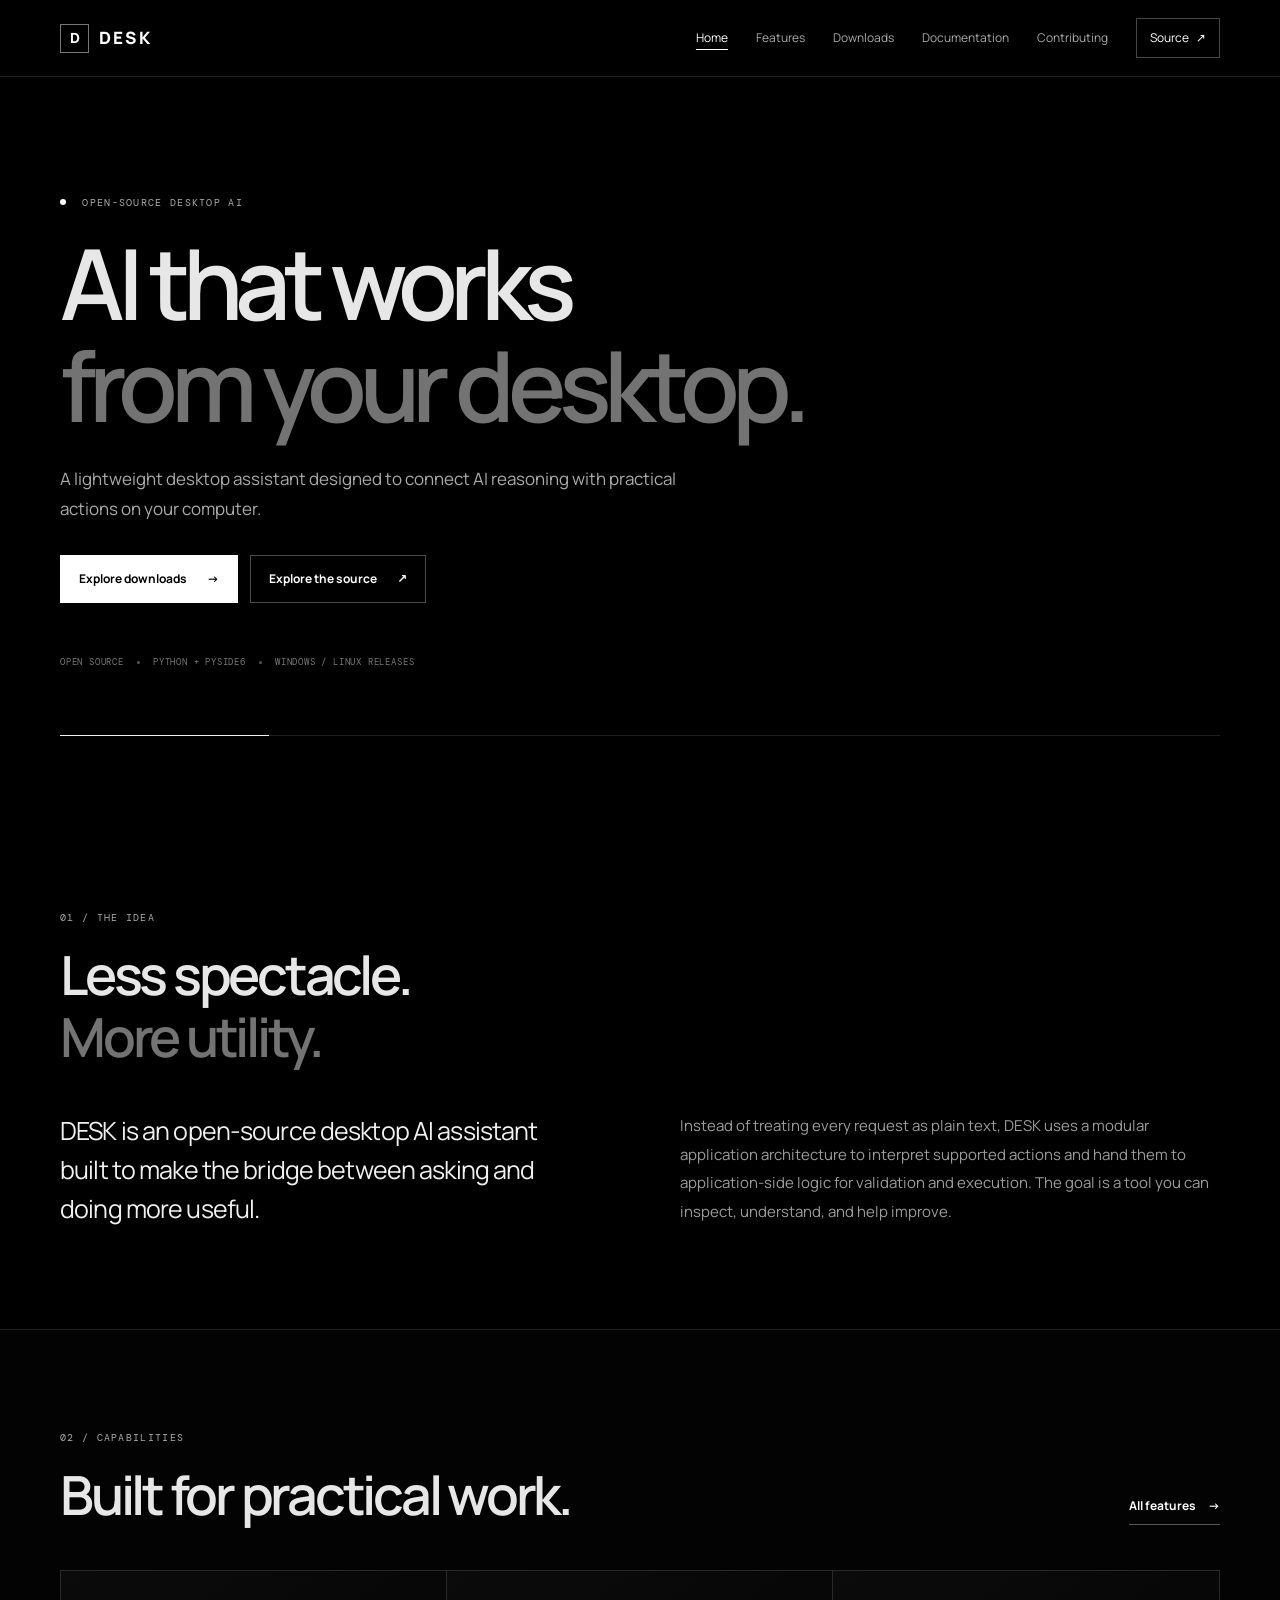
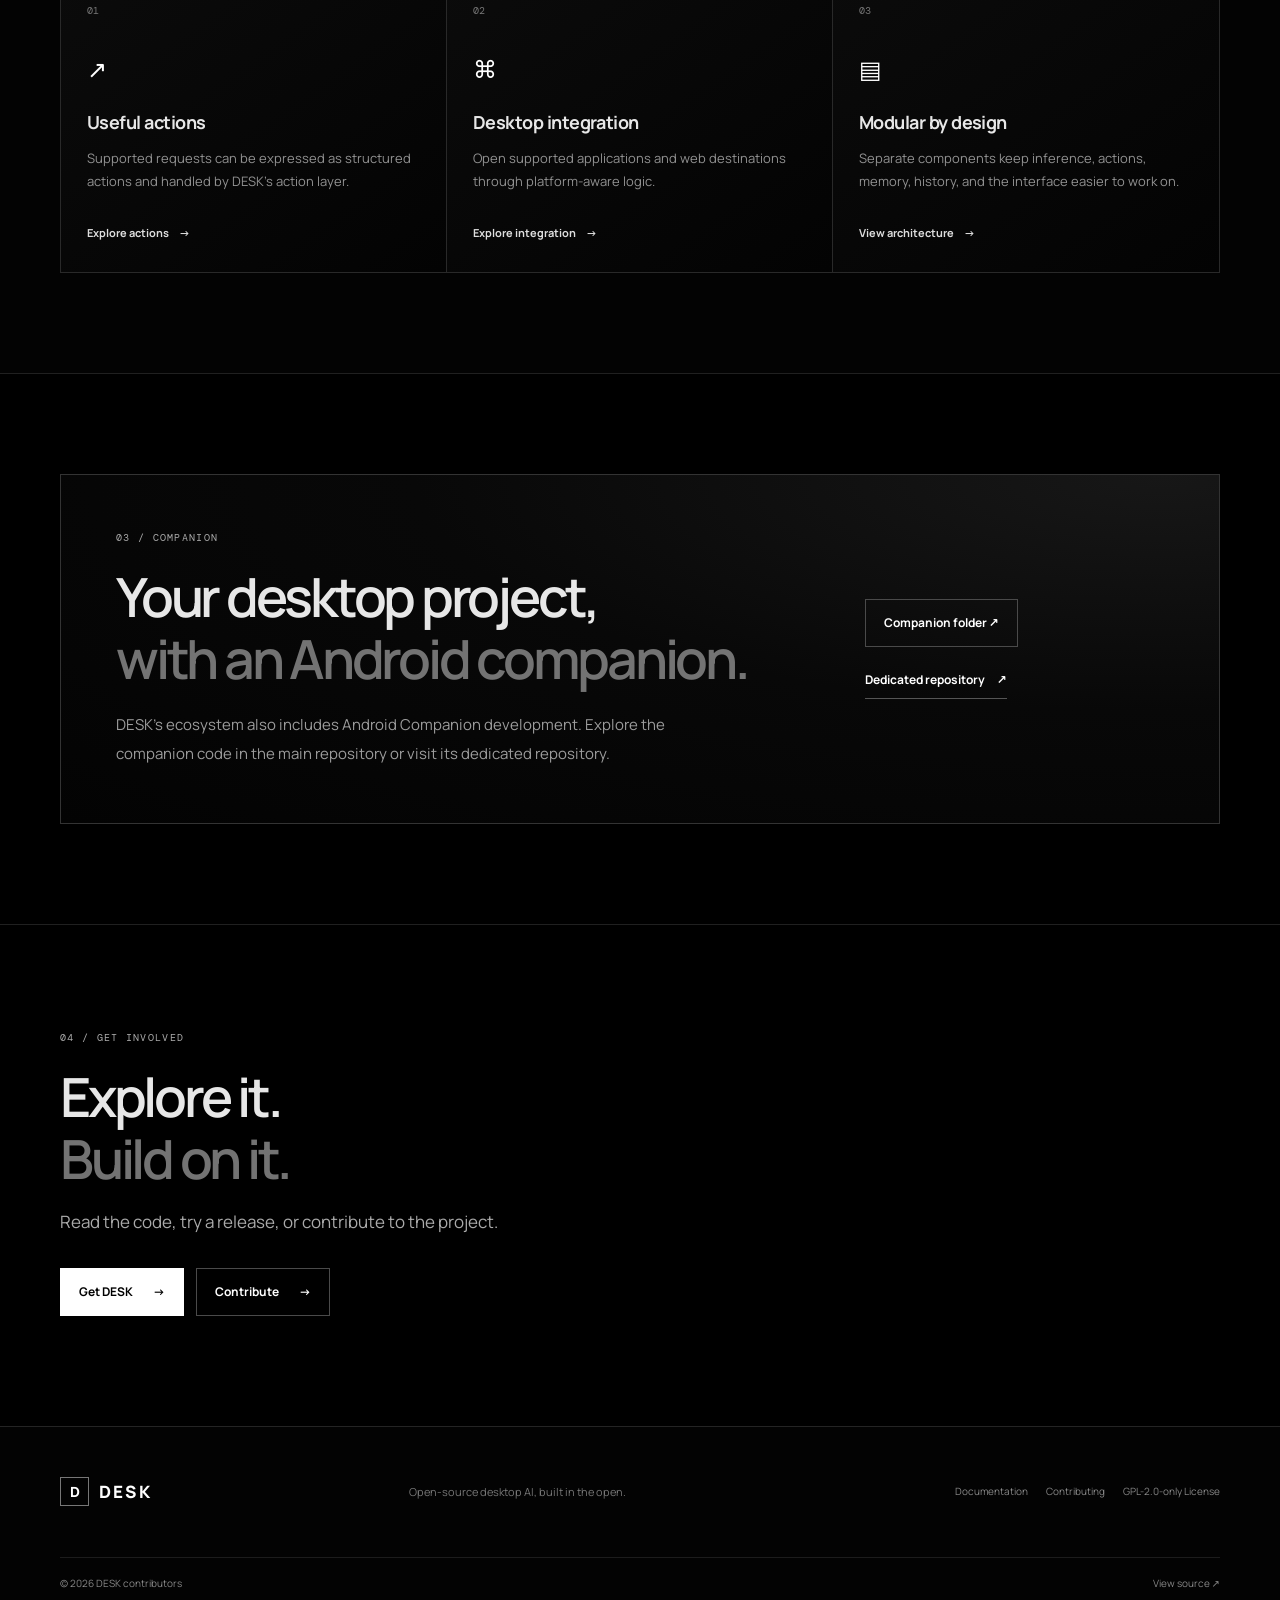
==== index.html @ 4563933a "first commit" ====
<!doctype html>
<html lang="en">
<head>
  <meta charset="utf-8">
  <meta name="viewport" content="width=device-width, initial-scale=1">
  <meta name="theme-color" content="#000000">
  <meta name="description" content="DESK is a lightweight desktop AI assistant built around useful tools, structured actions, and a modular architecture.">
  <title>DESK — AI that works from your desktop</title>
  <link rel="icon" href="assets/icons/favicon.svg" type="image/svg+xml">
  <link rel="stylesheet" href="assets/css/style.css">
  <script src="assets/js/main.js" defer></script>
</head>
<body>
  <a class="skip-link" href="#main">Skip to content</a>
  <header class="site-header">
    <div class="container nav-wrap">
      <a class="brand" href="./" aria-label="DESK home"><span class="brand-mark">D</span><span>DESK</span></a>
      <button class="menu-toggle" aria-expanded="false" aria-controls="site-nav"><span class="sr-only">Toggle navigation</span><span></span><span></span></button>
      <nav class="site-nav" id="site-nav" aria-label="Main navigation">
        <a aria-current="page" href="./">Home</a><a href="features/">Features</a><a href="downloads/">Downloads</a><a href="documentation/">Documentation</a><a href="contributing/">Contributing</a>
        <a class="nav-source" href="https://github.com/Saksham-garg2008/DESK" target="_blank" rel="noreferrer">Source <span aria-hidden="true">↗</span></a>
      </nav>
    </div>
  </header>

  <main id="main">
    <section class="hero container">
      <p class="eyebrow"><span class="status-dot"></span> OPEN-SOURCE DESKTOP AI</p>
      <h1>AI that works<br><span class="muted">from your desktop.</span></h1>
      <p class="hero-copy">A lightweight desktop assistant designed to connect AI reasoning with practical actions on your computer.</p>
      <div class="button-row">
        <a class="button button-primary" href="downloads/">Explore downloads <span aria-hidden="true">→</span></a>
        <a class="button button-secondary" href="https://github.com/Saksham-garg2008/DESK" target="_blank" rel="noreferrer">Explore the source <span aria-hidden="true">↗</span></a>
      </div>
      <div class="hero-meta"><span>OPEN SOURCE</span><span class="meta-separator"></span><span>PYTHON + PYSIDE6</span><span class="meta-separator"></span><span>WINDOWS / LINUX RELEASES</span></div>
      <div class="hero-line" aria-hidden="true"><span></span></div>
    </section>

    <section class="section container">
      <div class="section-heading">
        <p class="eyebrow">01 / THE IDEA</p>
        <h2>Less spectacle.<br><span class="muted">More utility.</span></h2>
      </div>
      <div class="intro-grid">
        <p class="lead">DESK is an open-source desktop AI assistant built to make the bridge between asking and doing more useful.</p>
        <p class="body-copy">Instead of treating every request as plain text, DESK uses a modular application architecture to interpret supported actions and hand them to application-side logic for validation and execution. The goal is a tool you can inspect, understand, and help improve.</p>
      </div>
    </section>

    <section class="section section-bordered">
      <div class="container">
        <div class="section-heading section-heading-row">
          <div><p class="eyebrow">02 / CAPABILITIES</p><h2>Built for practical work.</h2></div>
          <a class="text-link" href="features/">All features <span aria-hidden="true">→</span></a>
        </div>
        <div class="feature-grid">
          <article class="feature-card"><span class="card-index">01</span><div class="line-icon" aria-hidden="true">↗</div><h3>Useful actions</h3><p>Supported requests can be expressed as structured actions and handled by DESK's action layer.</p><a href="features/#actions" class="card-link">Explore actions <span>→</span></a></article>
          <article class="feature-card"><span class="card-index">02</span><div class="line-icon" aria-hidden="true">⌘</div><h3>Desktop integration</h3><p>Open supported applications and web destinations through platform-aware logic.</p><a href="features/#desktop" class="card-link">Explore integration <span>→</span></a></article>
          <article class="feature-card"><span class="card-index">03</span><div class="line-icon" aria-hidden="true">▤</div><h3>Modular by design</h3><p>Separate components keep inference, actions, memory, history, and the interface easier to work on.</p><a href="documentation/#architecture" class="card-link">View architecture <span>→</span></a></article>
        </div>
      </div>
    </section>

    <section class="section container">
      <div class="companion-panel">
        <div><p class="eyebrow">03 / COMPANION</p><h2>Your desktop project,<br><span class="muted">with an Android companion.</span></h2><p class="body-copy">DESK's ecosystem also includes Android Companion development. Explore the companion code in the main repository or visit its dedicated repository.</p></div>
        <div class="companion-links"><a class="button button-secondary" href="https://github.com/Saksham-garg2008/DESK/tree/main/Companion" target="_blank" rel="noreferrer">Companion folder ↗</a><a class="text-link" href="https://github.com/Saksham-garg2008/DESK-Companion" target="_blank" rel="noreferrer">Dedicated repository <span>↗</span></a></div>
      </div>
    </section>

    <section class="section final-cta">
      <div class="container cta-inner"><p class="eyebrow">04 / GET INVOLVED</p><h2>Explore it.<br><span class="muted">Build on it.</span></h2><p class="hero-copy">Read the code, try a release, or contribute to the project.</p><div class="button-row"><a class="button button-primary" href="downloads/">Get DESK <span>→</span></a><a class="button button-secondary" href="contributing/">Contribute <span>→</span></a></div></div>
    </section>
  </main>

  <footer class="site-footer"><div class="container footer-main"><a class="brand" href="./"><span class="brand-mark">D</span><span>DESK</span></a><p>Open-source desktop AI, built in the open.</p><div class="footer-links"><a href="documentation/">Documentation</a><a href="contributing/">Contributing</a><a href="https://github.com/Saksham-garg2008/DESK/blob/main/LICENSE" target="_blank" rel="noreferrer">GPL-2.0-only License</a></div></div><div class="container footer-bottom"><span>© <span data-year>2026</span> DESK contributors</span><a href="https://github.com/Saksham-garg2008/DESK" target="_blank" rel="noreferrer">View source ↗</a></div></footer>
</body>
</html>
---- assets/css/style.css ----
@import url('https://fonts.googleapis.com/css2?family=DM+Mono:wght@400;500&family=Manrope:wght@400;500;600;700;800&display=swap');

:root{color-scheme:dark;--black:#000;--surface:#0a0a0a;--surface-2:#101010;--white:#fff;--text:#e7e7e7;--muted:#a3a3a3;--dim:#707070;--line:#292929;--line-strong:#424242;--max:1160px;--mono:"DM Mono",ui-monospace,SFMono-Regular,Consolas,monospace;--sans:"Manrope",Inter,ui-sans-serif,system-ui,-apple-system,BlinkMacSystemFont,"Segoe UI",sans-serif}
*{box-sizing:border-box}html{scroll-behavior:smooth;scroll-padding-top:90px}body{margin:0;background:var(--black);color:var(--text);font-family:var(--sans);font-size:15px;line-height:1.7;-webkit-font-smoothing:antialiased}a{color:inherit;text-decoration:none}button{font:inherit}::selection{background:#fff;color:#000}.container{width:min(var(--max),calc(100% - 48px));margin-inline:auto}.sr-only{position:absolute;width:1px;height:1px;padding:0;margin:-1px;overflow:hidden;clip:rect(0,0,0,0);white-space:nowrap;border:0}.skip-link{position:fixed;top:10px;left:10px;z-index:1000;padding:10px 14px;background:#fff;color:#000;transform:translateY(-150%)}.skip-link:focus{transform:translateY(0)}
.site-header{position:sticky;top:0;z-index:100;background:rgba(0,0,0,.9);backdrop-filter:blur(16px);border-bottom:1px solid #1d1d1d}.nav-wrap{min-height:76px;display:flex;align-items:center;justify-content:space-between;gap:28px}.brand{display:inline-flex;align-items:center;gap:10px;color:#fff;font-size:17px;font-weight:800;letter-spacing:.13em}.brand-mark{width:29px;height:29px;border:1px solid #777;display:grid;place-items:center;font-size:14px;letter-spacing:0}.site-nav{display:flex;align-items:center;gap:28px}.site-nav a{font-size:12px;color:#aaa;transition:color .18s ease}.site-nav a:hover,.site-nav a[aria-current=page]{color:#fff}.site-nav a[aria-current=page]{text-decoration:underline;text-underline-offset:7px}.site-nav .nav-source{color:#fff;border:1px solid #454545;padding:9px 13px}.nav-source span{margin-left:5px}.menu-toggle{display:none;width:42px;height:40px;background:transparent;border:1px solid var(--line);padding:10px;cursor:pointer}.menu-toggle span:not(.sr-only){display:block;height:1px;background:#fff;margin:5px 0}
.hero{padding-top:118px;padding-bottom:74px}.eyebrow{font-family:var(--mono);font-size:10px;line-height:1.5;letter-spacing:.13em;color:#aaa;margin:0 0 22px}.status-dot{display:inline-block;width:6px;height:6px;border-radius:50%;background:#fff;margin:0 9px 1px 0}.hero h1,.page-hero h1{font-size:clamp(48px,8.1vw,98px);line-height:1.04;letter-spacing:-.075em;font-weight:600;margin:0;max-width:950px}.muted{color:#737373}.hero-copy{font-size:17px;line-height:1.8;color:#aaa;max-width:620px;margin:28px 0 0}.button-row{display:flex;flex-wrap:wrap;gap:12px;margin-top:30px}.button{min-height:48px;display:inline-flex;align-items:center;justify-content:center;gap:20px;padding:0 18px;font-size:12px;font-weight:700;border:1px solid #4a4a4a;transition:background .18s ease,color .18s ease,border-color .18s ease}.button-primary{background:#fff;color:#000;border-color:#fff}.button-primary:hover{background:#dcdcdc;border-color:#dcdcdc}.button-secondary{background:transparent;color:#fff}.button-secondary:hover{background:#161616;border-color:#777}.hero-meta{display:flex;align-items:center;flex-wrap:wrap;gap:13px;margin-top:52px;color:#777;font-family:var(--mono);font-size:9px;letter-spacing:.09em}.meta-separator{height:3px;width:3px;background:#555;border-radius:50%}.hero-line{height:1px;background:#202020;margin-top:65px;position:relative}.hero-line span{position:absolute;left:0;top:0;width:18%;height:1px;background:#eee}
.section{padding-top:100px;padding-bottom:100px}.section-bordered{border-top:1px solid #202020;border-bottom:1px solid #202020;background:#030303}.section-heading{margin-bottom:45px}.section-heading h2,.section h2,.companion-panel h2,.cta-inner h2{font-size:clamp(32px,5vw,54px);line-height:1.15;letter-spacing:-.06em;font-weight:600;margin:0}.section-heading .eyebrow{margin-bottom:18px}.section-heading-row{display:flex;align-items:end;justify-content:space-between;gap:24px}.intro-grid{display:grid;grid-template-columns:1fr 1fr;gap:80px}.lead{font-size:25px;line-height:1.55;letter-spacing:-.035em;color:#f0f0f0;margin:0;max-width:500px}.body-copy{color:#9c9c9c;line-height:1.9;margin:0}.text-link{display:inline-flex;align-items:center;gap:12px;font-size:12px;font-weight:700;color:#fff;border-bottom:1px solid #555;padding-bottom:7px;white-space:nowrap}.text-link:hover{border-color:#fff}.feature-grid{display:grid;grid-template-columns:repeat(3,1fr);border:1px solid var(--line)}.feature-card{min-height:285px;padding:25px 26px 28px;position:relative;border-right:1px solid var(--line);background:linear-gradient(145deg,#0b0b0b,#030303)}.feature-card:last-child{border-right:0}.card-index{font-family:var(--mono);font-size:10px;color:#777}.line-icon{font-size:24px;color:#fff;margin:28px 0 17px}.feature-card h3{font-size:18px;letter-spacing:-.03em;margin:0 0 9px}.feature-card p{font-size:13px;line-height:1.8;color:#929292;margin:0 0 25px}.card-link{font-size:11px;font-weight:700;color:#ddd}.card-link span{margin-left:8px}.companion-panel{border:1px solid #333;padding:clamp(26px,5vw,55px);display:grid;grid-template-columns:1.4fr .6fr;gap:50px;background:radial-gradient(ellipse at 95% 0%,#171717 0%,#080808 48%,#030303 100%)}.companion-panel .eyebrow{margin-bottom:20px}.companion-panel .body-copy{max-width:590px;margin-top:22px}.companion-links{display:flex;flex-direction:column;align-items:flex-start;justify-content:center;gap:23px}.final-cta{border-top:1px solid #202020;padding-top:105px;padding-bottom:110px}.cta-inner .eyebrow{margin-bottom:20px}.cta-inner .hero-copy{margin-top:18px}.site-footer{border-top:1px solid #242424;background:#030303}.footer-main{min-height:130px;display:grid;grid-template-columns:1fr 1.4fr 1fr;align-items:center;gap:20px}.footer-main p{font-size:11px;color:#777;margin:0}.footer-links{display:flex;justify-content:flex-end;flex-wrap:wrap;gap:18px}.footer-links a,.footer-bottom{font-size:10px;color:#888}.footer-links a:hover,.footer-bottom a:hover{color:#fff}.footer-bottom{border-top:1px solid #1c1c1c;min-height:53px;display:flex;align-items:center;justify-content:space-between}
.page-hero{padding-top:105px;padding-bottom:80px}.page-hero .eyebrow{margin-bottom:23px}.page-hero .hero-copy{max-width:700px}.detail-list{padding-top:8px;padding-bottom:8px}.detail-row{display:grid;grid-template-columns:70px 1fr 50px;gap:22px;padding:43px 0;border-bottom:1px solid #242424;align-items:start}.detail-row:last-child{border-bottom:0}.detail-number{font-family:var(--mono);font-size:11px;color:#777;padding-top:4px}.detail-row .eyebrow{margin-bottom:12px}.detail-row h2{font-size:clamp(24px,3vw,34px);margin:0 0 14px}.detail-row p:not(.eyebrow){max-width:760px;color:#999;line-height:1.9;margin:0}.detail-symbol{font-size:23px;color:#bbb;text-align:right}.inline-link{color:#fff;text-decoration:underline;text-decoration-color:#777;text-underline-offset:4px}.note-panel{border:1px solid #333;padding:clamp(25px,5vw,48px);background:#070707}.note-panel .eyebrow{margin-bottom:15px}.note-panel h2{font-size:clamp(28px,4vw,42px);margin:0 0 17px}.note-panel .body-copy{max-width:760px;margin-bottom:23px}.compact-note{margin-top:65px;padding:25px 28px}.compact-note p:last-child{color:#999;margin:0}.download-layout{display:grid;grid-template-columns:.8fr 1.2fr;gap:70px}.download-primary h2{font-size:36px;margin:0 0 18px}.download-primary .body-copy{margin-bottom:25px}.platform-list{border-top:1px solid #292929}.platform-item{display:grid;grid-template-columns:48px 1fr auto;gap:18px;align-items:center;padding:24px 0;border-bottom:1px solid #292929}.platform-symbol{width:40px;height:40px;border:1px solid #414141;display:grid;place-items:center;font-family:var(--mono);font-size:13px;color:#fff}.platform-item h3{font-size:15px;margin:0 0 4px}.platform-item p{font-size:12px;line-height:1.7;color:#8e8e8e;margin:0}.platform-status{font-family:var(--mono);font-size:9px;letter-spacing:.08em;color:#aaa}.platform-muted{opacity:.65}.two-col{display:grid;grid-template-columns:.8fr 1.2fr;gap:70px;align-items:start}.two-col h2{font-size:clamp(30px,4vw,44px)}.two-col .body-copy{margin-bottom:20px}.resource-grid{display:grid;grid-template-columns:repeat(3,1fr);gap:12px}.resource-card{position:relative;display:flex;flex-direction:column;align-items:flex-start;min-height:270px;padding:24px;border:1px solid #292929;background:#080808;transition:border-color .2s,background .2s}.resource-card:hover{border-color:#777;background:#0c0c0c}.resource-number{font-family:var(--mono);font-size:10px;color:#777}.resource-arrow{position:absolute;right:24px;top:20px;color:#aaa}.resource-card .eyebrow{margin:28px 0 9px}.resource-card h2{font-size:23px;margin:0 0 12px}.resource-card p:not(.eyebrow){font-size:12px;line-height:1.8;color:#929292;margin:0 0 24px}.resource-card .text-link{margin-top:auto;font-size:10px}.steps-grid{display:grid;grid-template-columns:repeat(3,1fr);gap:12px}.step-card{border:1px solid #2b2b2b;padding:27px;min-height:230px;background:#080808}.step-card>span{font-family:var(--mono);font-size:11px;color:#777}.step-card h3{font-size:18px;margin:31px 0 9px}.step-card p{font-size:12px;line-height:1.9;color:#929292;margin:0}.structure-list{border-top:1px solid #2a2a2a}.structure-list>div{display:grid;grid-template-columns:180px 1fr;gap:20px;padding:17px 0;border-bottom:1px solid #242424}.structure-list code{color:#fff;font-family:var(--mono);font-size:12px}.structure-list p{font-size:12px;color:#999;margin:0}
@media(max-width:800px){.container{width:min(var(--max),calc(100% - 36px))}.nav-wrap{min-height:68px}.menu-toggle{display:block}.site-nav{display:none;position:absolute;top:67px;left:0;right:0;padding:18px;flex-direction:column;align-items:stretch;gap:0;background:#050505;border-bottom:1px solid #333}.site-nav.is-open{display:flex}.site-nav a{padding:13px 8px;border-bottom:1px solid #171717}.site-nav .nav-source{margin-top:10px;text-align:center;border:1px solid #444}.hero{padding-top:85px}.hero h1,.page-hero h1{font-size:clamp(45px,11vw,76px)}.hero-copy{font-size:15px}.section{padding-top:72px;padding-bottom:72px}.intro-grid,.companion-panel,.download-layout,.two-col{grid-template-columns:1fr;gap:28px}.feature-grid{grid-template-columns:1fr}.feature-card{min-height:0;border-right:0;border-bottom:1px solid var(--line)}.feature-card:last-child{border-bottom:0}.feature-card .line-icon{margin-top:20px}.companion-links{margin-top:4px}.footer-main{grid-template-columns:1fr;gap:12px;padding-top:28px;padding-bottom:25px}.footer-links{justify-content:flex-start}.resource-grid{grid-template-columns:repeat(2,1fr)}.steps-grid{grid-template-columns:1fr}.step-card{min-height:0}.step-card h3{margin-top:18px}.page-hero{padding-top:80px;padding-bottom:60px}.detail-row{grid-template-columns:35px 1fr 24px;gap:13px;padding:30px 0}.platform-item{grid-template-columns:42px 1fr}.platform-status{grid-column:2}.structure-list>div{grid-template-columns:120px 1fr}}
@media(max-width:500px){.container{width:calc(100% - 32px)}.hero{padding-top:70px;padding-bottom:50px}.hero-meta{gap:9px;font-size:8px}.hero-line{margin-top:45px}.button-row{align-items:stretch;flex-direction:column}.button{width:100%}.section-heading-row{align-items:flex-start;flex-direction:column}.resource-grid{grid-template-columns:1fr}.resource-card{min-height:220px}.footer-bottom{gap:12px;align-items:flex-start;justify-content:center;flex-direction:column;padding-top:13px;padding-bottom:13px}.detail-row{grid-template-columns:25px 1fr}.detail-symbol{display:none}.structure-list>div{grid-template-columns:1fr;gap:4px}.platform-item{gap:12px}.platform-status{font-size:8px}}
@media(prefers-reduced-motion:reduce){*,*::before,*::after{scroll-behavior:auto!important;transition:none!important;animation:none!important}}
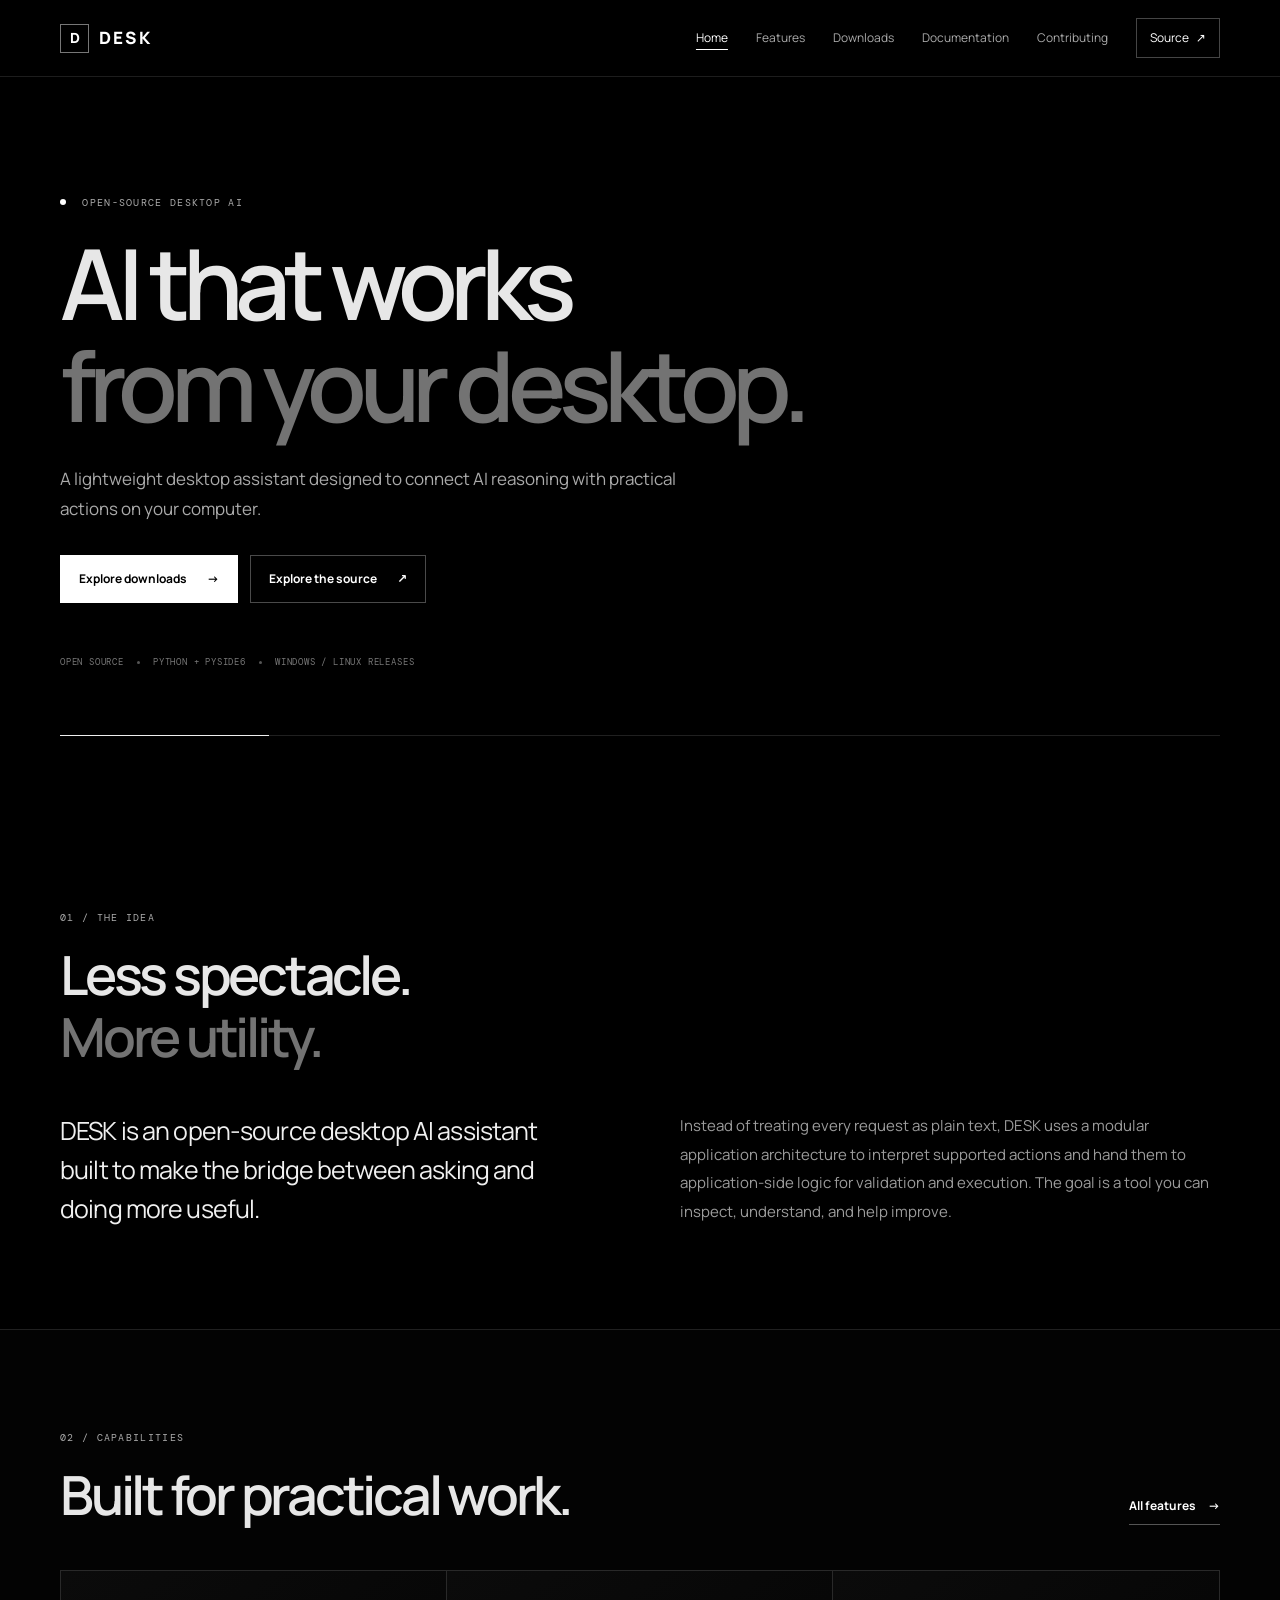
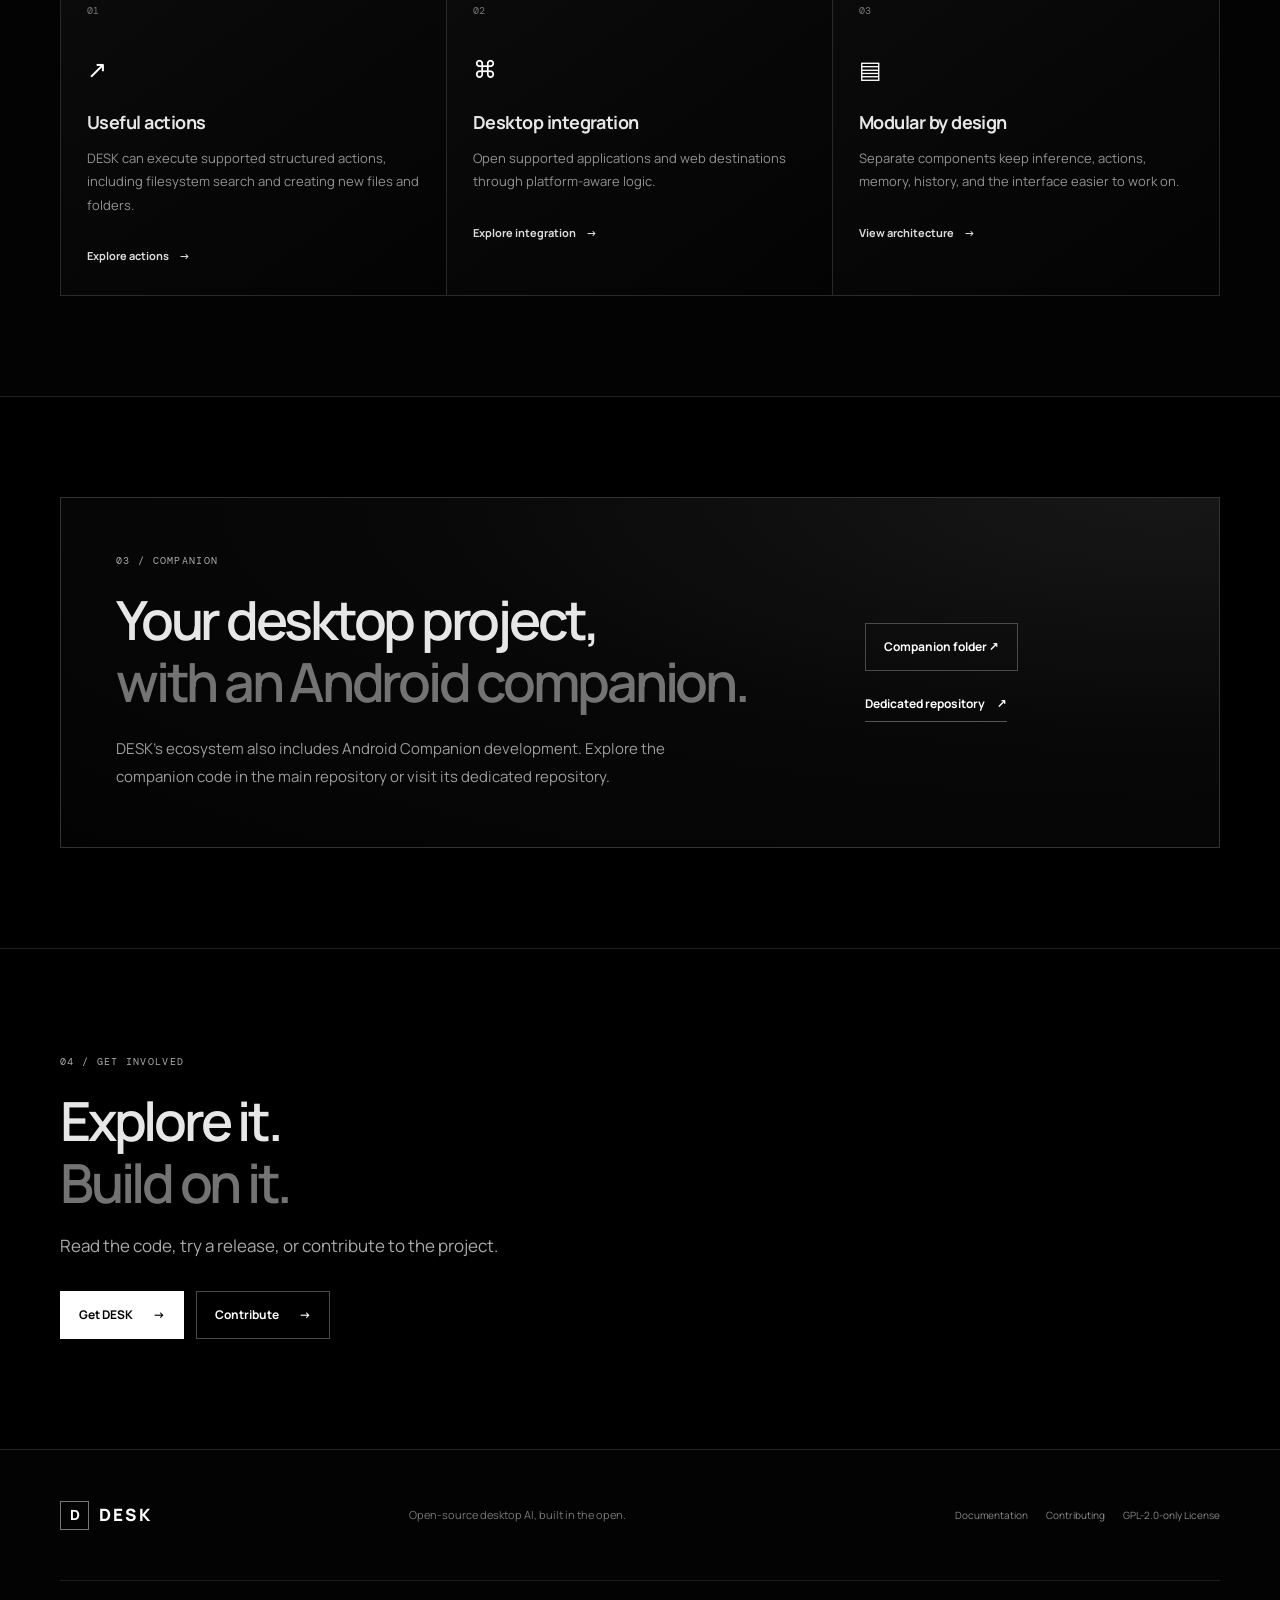
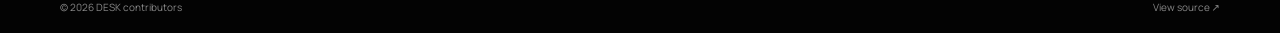
==== commit 2a9ca595: "second commit" ====
--- a/index.html
+++ b/index.html
@@ -1,10 +1,11 @@
+
 <!doctype html>
 <html lang="en">
 <head>
   <meta charset="utf-8">
   <meta name="viewport" content="width=device-width, initial-scale=1">
   <meta name="theme-color" content="#000000">
-  <meta name="description" content="DESK is a lightweight desktop AI assistant built around useful tools, structured actions, and a modular architecture.">
+  <meta name="description" content="DESK is a lightweight desktop AI assistant built around useful tools, structured actions, filesystem operations, and a modular architecture.">
   <title>DESK — AI that works from your desktop</title>
   <link rel="icon" href="assets/icons/favicon.svg" type="image/svg+xml">
   <link rel="stylesheet" href="assets/css/style.css">
@@ -12,12 +13,24 @@
 </head>
 <body>
   <a class="skip-link" href="#main">Skip to content</a>
+
   <header class="site-header">
     <div class="container nav-wrap">
-      <a class="brand" href="./" aria-label="DESK home"><span class="brand-mark">D</span><span>DESK</span></a>
-      <button class="menu-toggle" aria-expanded="false" aria-controls="site-nav"><span class="sr-only">Toggle navigation</span><span></span><span></span></button>
+      <a class="brand" href="./" aria-label="DESK home">
+        <span class="brand-mark">D</span><span>DESK</span>
+      </a>
+
+      <button class="menu-toggle" aria-expanded="false" aria-controls="site-nav">
+        <span class="sr-only">Toggle navigation</span>
+        <span></span><span></span>
+      </button>
+
       <nav class="site-nav" id="site-nav" aria-label="Main navigation">
-        <a aria-current="page" href="./">Home</a><a href="features/">Features</a><a href="downloads/">Downloads</a><a href="documentation/">Documentation</a><a href="contributing/">Contributing</a>
+        <a aria-current="page" href="./">Home</a>
+        <a href="features/">Features</a>
+        <a href="downloads/">Downloads</a>
+        <a href="documentation/">Documentation</a>
+        <a href="contributing/">Contributing</a>
         <a class="nav-source" href="https://github.com/Saksham-garg2008/DESK" target="_blank" rel="noreferrer">Source <span aria-hidden="true">↗</span></a>
       </nav>
     </div>
@@ -28,11 +41,20 @@
       <p class="eyebrow"><span class="status-dot"></span> OPEN-SOURCE DESKTOP AI</p>
       <h1>AI that works<br><span class="muted">from your desktop.</span></h1>
       <p class="hero-copy">A lightweight desktop assistant designed to connect AI reasoning with practical actions on your computer.</p>
+
       <div class="button-row">
         <a class="button button-primary" href="downloads/">Explore downloads <span aria-hidden="true">→</span></a>
         <a class="button button-secondary" href="https://github.com/Saksham-garg2008/DESK" target="_blank" rel="noreferrer">Explore the source <span aria-hidden="true">↗</span></a>
       </div>
-      <div class="hero-meta"><span>OPEN SOURCE</span><span class="meta-separator"></span><span>PYTHON + PYSIDE6</span><span class="meta-separator"></span><span>WINDOWS / LINUX RELEASES</span></div>
+
+      <div class="hero-meta">
+        <span>OPEN SOURCE</span>
+        <span class="meta-separator"></span>
+        <span>PYTHON + PYSIDE6</span>
+        <span class="meta-separator"></span>
+        <span>WINDOWS / LINUX RELEASES</span>
+      </div>
+
       <div class="hero-line" aria-hidden="true"><span></span></div>
     </section>
 
@@ -41,6 +63,7 @@
         <p class="eyebrow">01 / THE IDEA</p>
         <h2>Less spectacle.<br><span class="muted">More utility.</span></h2>
       </div>
+
       <div class="intro-grid">
         <p class="lead">DESK is an open-source desktop AI assistant built to make the bridge between asking and doing more useful.</p>
         <p class="body-copy">Instead of treating every request as plain text, DESK uses a modular application architecture to interpret supported actions and hand them to application-side logic for validation and execution. The goal is a tool you can inspect, understand, and help improve.</p>
@@ -50,29 +73,86 @@
     <section class="section section-bordered">
       <div class="container">
         <div class="section-heading section-heading-row">
-          <div><p class="eyebrow">02 / CAPABILITIES</p><h2>Built for practical work.</h2></div>
+          <div>
+            <p class="eyebrow">02 / CAPABILITIES</p>
+            <h2>Built for practical work.</h2>
+          </div>
           <a class="text-link" href="features/">All features <span aria-hidden="true">→</span></a>
         </div>
+
         <div class="feature-grid">
-          <article class="feature-card"><span class="card-index">01</span><div class="line-icon" aria-hidden="true">↗</div><h3>Useful actions</h3><p>Supported requests can be expressed as structured actions and handled by DESK's action layer.</p><a href="features/#actions" class="card-link">Explore actions <span>→</span></a></article>
-          <article class="feature-card"><span class="card-index">02</span><div class="line-icon" aria-hidden="true">⌘</div><h3>Desktop integration</h3><p>Open supported applications and web destinations through platform-aware logic.</p><a href="features/#desktop" class="card-link">Explore integration <span>→</span></a></article>
-          <article class="feature-card"><span class="card-index">03</span><div class="line-icon" aria-hidden="true">▤</div><h3>Modular by design</h3><p>Separate components keep inference, actions, memory, history, and the interface easier to work on.</p><a href="documentation/#architecture" class="card-link">View architecture <span>→</span></a></article>
+          <article class="feature-card">
+            <span class="card-index">01</span>
+            <div class="line-icon" aria-hidden="true">↗</div>
+            <h3>Useful actions</h3>
+            <p>DESK can execute supported structured actions, including filesystem search and creating new files and folders.</p>
+            <a href="features/#actions" class="card-link">Explore actions <span>→</span></a>
+          </article>
+
+          <article class="feature-card">
+            <span class="card-index">02</span>
+            <div class="line-icon" aria-hidden="true">⌘</div>
+            <h3>Desktop integration</h3>
+            <p>Open supported applications and web destinations through platform-aware logic.</p>
+            <a href="features/#desktop" class="card-link">Explore integration <span>→</span></a>
+          </article>
+
+          <article class="feature-card">
+            <span class="card-index">03</span>
+            <div class="line-icon" aria-hidden="true">▤</div>
+            <h3>Modular by design</h3>
+            <p>Separate components keep inference, actions, memory, history, and the interface easier to work on.</p>
+            <a href="documentation/#architecture" class="card-link">View architecture <span>→</span></a>
+          </article>
         </div>
       </div>
     </section>
 
     <section class="section container">
       <div class="companion-panel">
-        <div><p class="eyebrow">03 / COMPANION</p><h2>Your desktop project,<br><span class="muted">with an Android companion.</span></h2><p class="body-copy">DESK's ecosystem also includes Android Companion development. Explore the companion code in the main repository or visit its dedicated repository.</p></div>
-        <div class="companion-links"><a class="button button-secondary" href="https://github.com/Saksham-garg2008/DESK/tree/main/Companion" target="_blank" rel="noreferrer">Companion folder ↗</a><a class="text-link" href="https://github.com/Saksham-garg2008/DESK-Companion" target="_blank" rel="noreferrer">Dedicated repository <span>↗</span></a></div>
+        <div>
+          <p class="eyebrow">03 / COMPANION</p>
+          <h2>Your desktop project,<br><span class="muted">with an Android companion.</span></h2>
+          <p class="body-copy">DESK's ecosystem also includes Android Companion development. Explore the companion code in the main repository or visit its dedicated repository.</p>
+        </div>
+
+        <div class="companion-links">
+          <a class="button button-secondary" href="https://github.com/Saksham-garg2008/DESK/tree/main/Companion" target="_blank" rel="noreferrer">Companion folder ↗</a>
+          <a class="text-link" href="https://github.com/Saksham-garg2008/DESK-Companion" target="_blank" rel="noreferrer">Dedicated repository <span>↗</span></a>
+        </div>
       </div>
     </section>
 
     <section class="section final-cta">
-      <div class="container cta-inner"><p class="eyebrow">04 / GET INVOLVED</p><h2>Explore it.<br><span class="muted">Build on it.</span></h2><p class="hero-copy">Read the code, try a release, or contribute to the project.</p><div class="button-row"><a class="button button-primary" href="downloads/">Get DESK <span>→</span></a><a class="button button-secondary" href="contributing/">Contribute <span>→</span></a></div></div>
+      <div class="container cta-inner">
+        <p class="eyebrow">04 / GET INVOLVED</p>
+        <h2>Explore it.<br><span class="muted">Build on it.</span></h2>
+        <p class="hero-copy">Read the code, try a release, or contribute to the project.</p>
+
+        <div class="button-row">
+          <a class="button button-primary" href="downloads/">Get DESK <span>→</span></a>
+          <a class="button button-secondary" href="contributing/">Contribute <span>→</span></a>
+        </div>
+      </div>
     </section>
   </main>
 
-  <footer class="site-footer"><div class="container footer-main"><a class="brand" href="./"><span class="brand-mark">D</span><span>DESK</span></a><p>Open-source desktop AI, built in the open.</p><div class="footer-links"><a href="documentation/">Documentation</a><a href="contributing/">Contributing</a><a href="https://github.com/Saksham-garg2008/DESK/blob/main/LICENSE" target="_blank" rel="noreferrer">GPL-2.0-only License</a></div></div><div class="container footer-bottom"><span>© <span data-year>2026</span> DESK contributors</span><a href="https://github.com/Saksham-garg2008/DESK" target="_blank" rel="noreferrer">View source ↗</a></div></footer>
+  <footer class="site-footer">
+    <div class="container footer-main">
+      <a class="brand" href="./"><span class="brand-mark">D</span><span>DESK</span></a>
+      <p>Open-source desktop AI, built in the open.</p>
+      <div class="footer-links">
+        <a href="documentation/">Documentation</a>
+        <a href="contributing/">Contributing</a>
+        <a href="https://github.com/Saksham-garg2008/DESK/blob/main/LICENSE" target="_blank" rel="noreferrer">GPL-2.0-only License</a>
+      </div>
+    </div>
+
+    <div class="container footer-bottom">
+      <span>© <span data-year>2026</span> DESK contributors</span>
+      <a href="https://github.com/Saksham-garg2008/DESK" target="_blank" rel="noreferrer">View source ↗</a>
+    </div>
+  </footer>
 </body>
 </html>
+
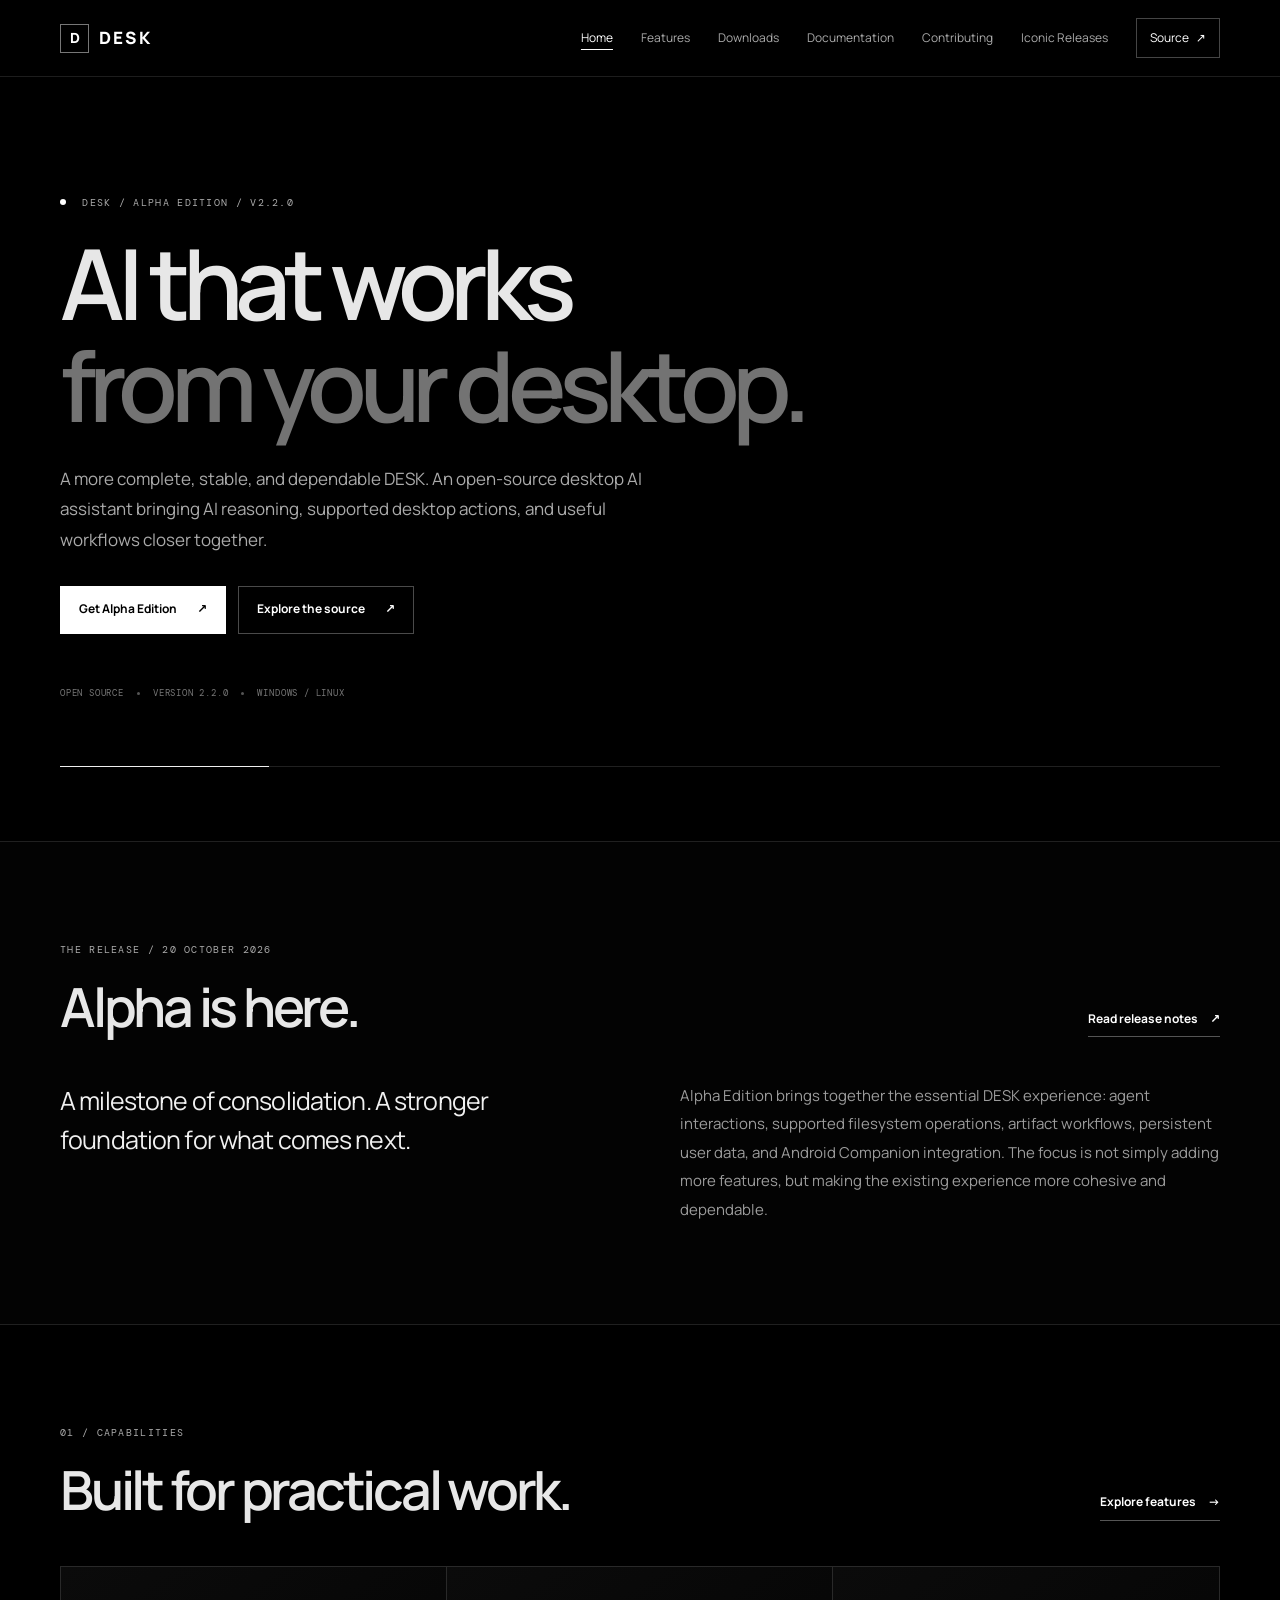
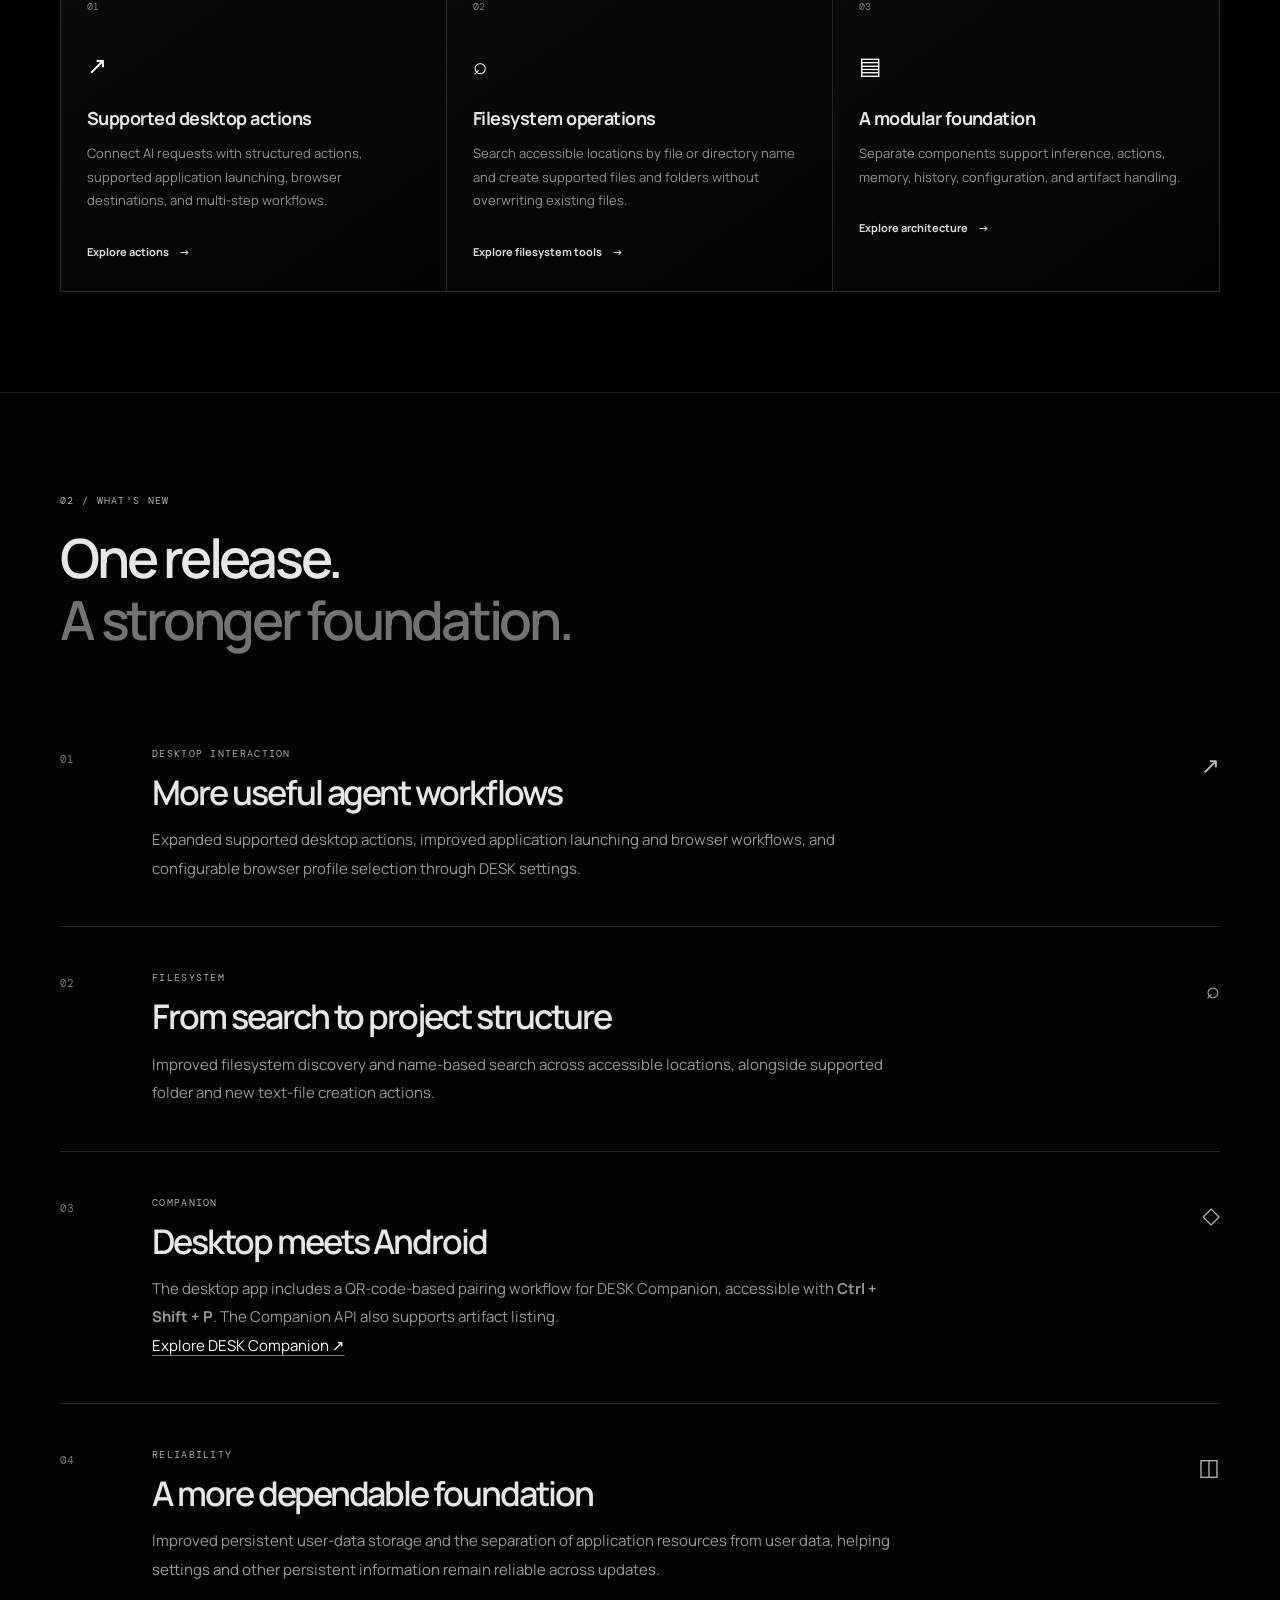
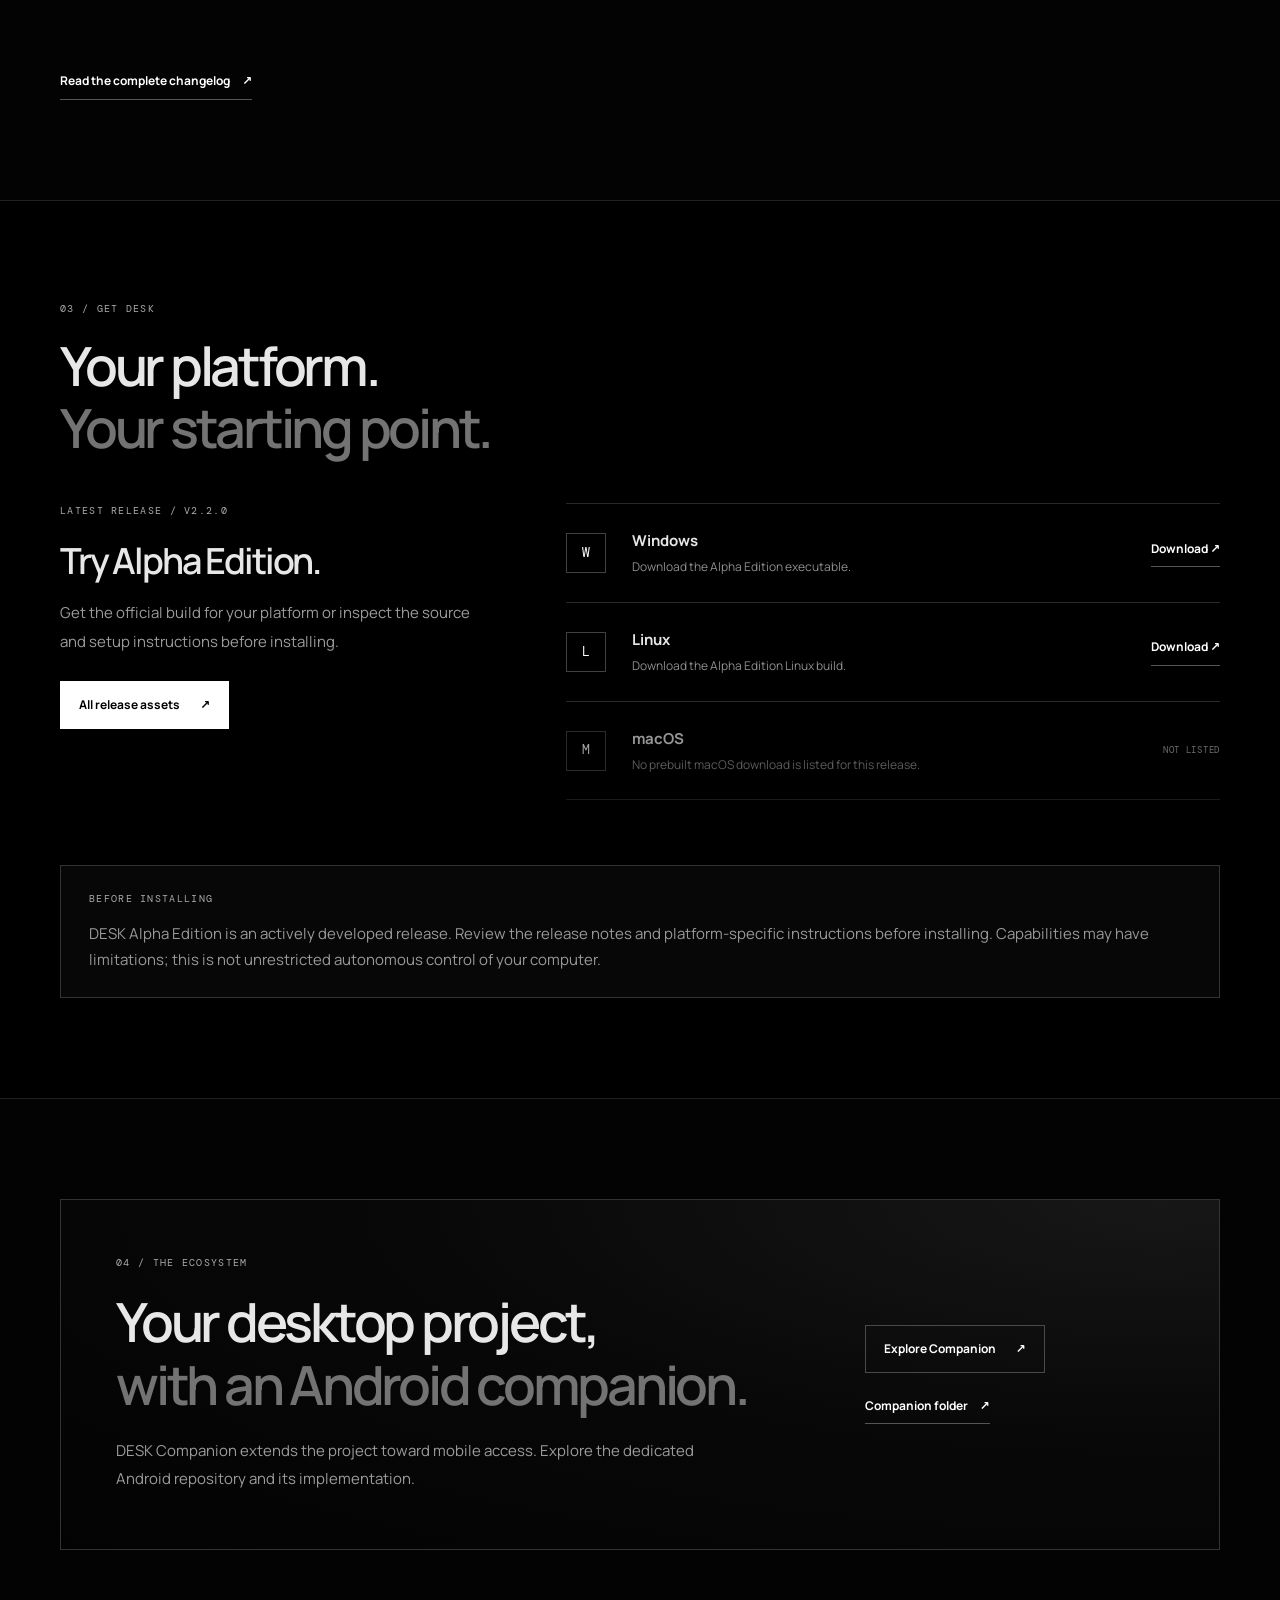
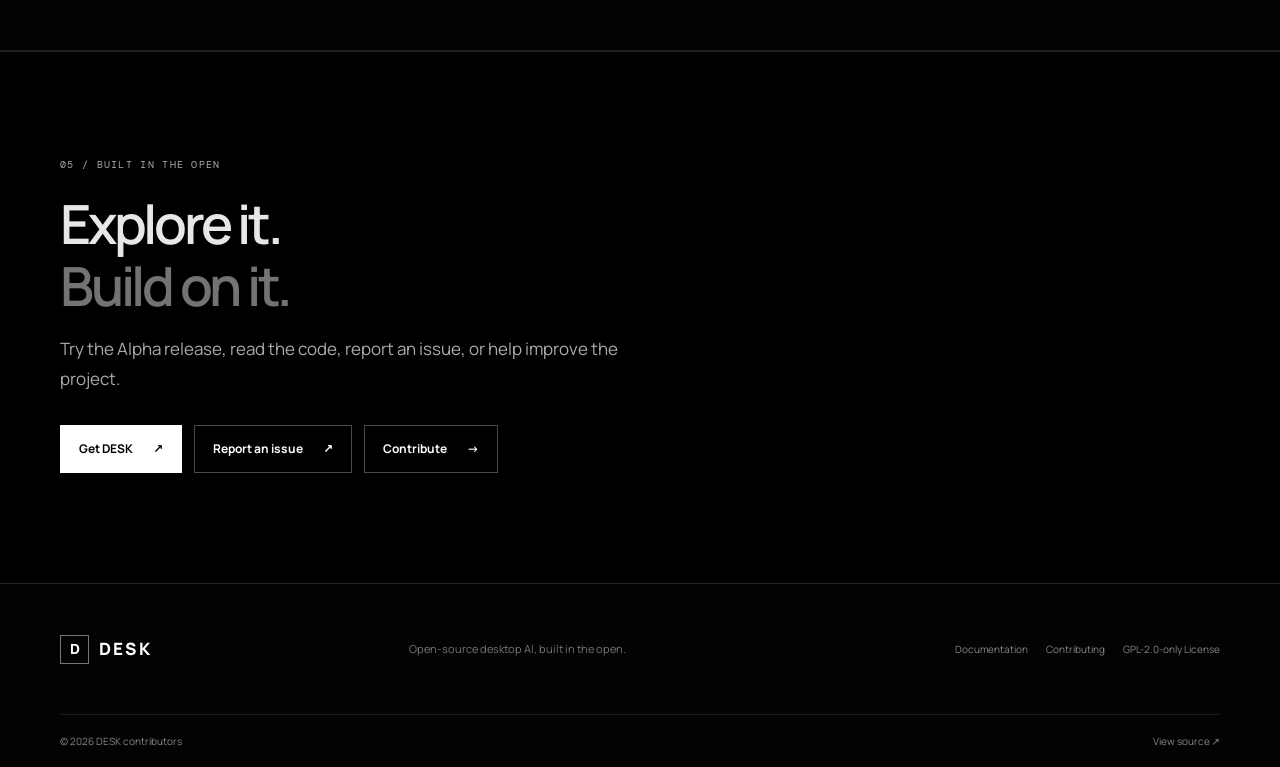
==== commit 3955344b: "Add Iconic Releases timeline page" ====
--- a/index.html
+++ b/index.html
@@ -5,8 +5,11 @@
   <meta charset="utf-8">
   <meta name="viewport" content="width=device-width, initial-scale=1">
   <meta name="theme-color" content="#000000">
-  <meta name="description" content="DESK is a lightweight desktop AI assistant built around useful tools, structured actions, filesystem operations, and a modular architecture.">
-  <title>DESK — AI that works from your desktop</title>
+  <meta name="description" content="DESK Alpha Edition v2.2.0 is an open-source desktop AI assistant for Windows and Linux, built around practical desktop actions and useful workflows.">
+  <meta property="og:title" content="DESK — Alpha Edition">
+  <meta property="og:description" content="A more complete, stable, and dependable DESK. Explore the Alpha Edition, download a release, or inspect the source.">
+  <meta property="og:type" content="website">
+  <title>DESK — Alpha Edition</title>
   <link rel="icon" href="assets/icons/favicon.svg" type="image/svg+xml">
   <link rel="stylesheet" href="assets/css/style.css">
   <script src="assets/js/main.js" defer></script>
@@ -31,107 +34,341 @@
         <a href="downloads/">Downloads</a>
         <a href="documentation/">Documentation</a>
         <a href="contributing/">Contributing</a>
+        <a href="iconic-releases/">Iconic Releases</a>
         <a class="nav-source" href="https://github.com/Saksham-garg2008/DESK" target="_blank" rel="noreferrer">Source <span aria-hidden="true">↗</span></a>
       </nav>
     </div>
   </header>
 
   <main id="main">
+    <!-- ALPHA RELEASE HERO -->
     <section class="hero container">
-      <p class="eyebrow"><span class="status-dot"></span> OPEN-SOURCE DESKTOP AI</p>
+      <p class="eyebrow">
+        <span class="status-dot"></span>
+        DESK / ALPHA EDITION / V2.2.0
+      </p>
+
       <h1>AI that works<br><span class="muted">from your desktop.</span></h1>
-      <p class="hero-copy">A lightweight desktop assistant designed to connect AI reasoning with practical actions on your computer.</p>
+
+      <p class="hero-copy">
+        A more complete, stable, and dependable DESK.
+        An open-source desktop AI assistant bringing AI reasoning,
+        supported desktop actions, and useful workflows closer together.
+      </p>
 
       <div class="button-row">
-        <a class="button button-primary" href="downloads/">Explore downloads <span aria-hidden="true">→</span></a>
-        <a class="button button-secondary" href="https://github.com/Saksham-garg2008/DESK" target="_blank" rel="noreferrer">Explore the source <span aria-hidden="true">↗</span></a>
+        <a class="button button-primary"
+           href="https://github.com/Saksham-garg2008/DESK/releases/tag/v2.2.0">
+          Get Alpha Edition <span aria-hidden="true">↗</span>
+        </a>
+        <a class="button button-secondary"
+           href="https://github.com/Saksham-garg2008/DESK"
+           target="_blank" rel="noreferrer">
+          Explore the source <span aria-hidden="true">↗</span>
+        </a>
       </div>
 
       <div class="hero-meta">
         <span>OPEN SOURCE</span>
         <span class="meta-separator"></span>
-        <span>PYTHON + PYSIDE6</span>
+        <span>VERSION 2.2.0</span>
         <span class="meta-separator"></span>
-        <span>WINDOWS / LINUX RELEASES</span>
+        <span>WINDOWS / LINUX</span>
       </div>
 
       <div class="hero-line" aria-hidden="true"><span></span></div>
     </section>
 
-    <section class="section container">
-      <div class="section-heading">
-        <p class="eyebrow">01 / THE IDEA</p>
-        <h2>Less spectacle.<br><span class="muted">More utility.</span></h2>
-      </div>
-
-      <div class="intro-grid">
-        <p class="lead">DESK is an open-source desktop AI assistant built to make the bridge between asking and doing more useful.</p>
-        <p class="body-copy">Instead of treating every request as plain text, DESK uses a modular application architecture to interpret supported actions and hand them to application-side logic for validation and execution. The goal is a tool you can inspect, understand, and help improve.</p>
-      </div>
-    </section>
-
+    <!-- RELEASE STRIP -->
     <section class="section section-bordered">
       <div class="container">
         <div class="section-heading section-heading-row">
           <div>
-            <p class="eyebrow">02 / CAPABILITIES</p>
-            <h2>Built for practical work.</h2>
-          </div>
-          <a class="text-link" href="features/">All features <span aria-hidden="true">→</span></a>
-        </div>
-
-        <div class="feature-grid">
-          <article class="feature-card">
-            <span class="card-index">01</span>
-            <div class="line-icon" aria-hidden="true">↗</div>
-            <h3>Useful actions</h3>
-            <p>DESK can execute supported structured actions, including filesystem search and creating new files and folders.</p>
-            <a href="features/#actions" class="card-link">Explore actions <span>→</span></a>
+            <p class="eyebrow">THE RELEASE / 20 OCTOBER 2026</p>
+            <h2>Alpha is here.</h2>
+          </div>
+          <a class="text-link"
+             href="https://github.com/Saksham-garg2008/DESK/releases/tag/v2.2.0"
+             target="_blank" rel="noreferrer">
+            Read release notes <span aria-hidden="true">↗</span>
+          </a>
+        </div>
+
+        <div class="intro-grid">
+          <p class="lead">
+            A milestone of consolidation.
+            A stronger foundation for what comes next.
+          </p>
+          <p class="body-copy">
+            Alpha Edition brings together the essential DESK experience:
+            agent interactions, supported filesystem operations, artifact
+            workflows, persistent user data, and Android Companion integration.
+            The focus is not simply adding more features, but making the
+            existing experience more cohesive and dependable.
+          </p>
+        </div>
+      </div>
+    </section>
+
+    <!-- CAPABILITIES -->
+    <section class="section container">
+      <div class="section-heading section-heading-row">
+        <div>
+          <p class="eyebrow">01 / CAPABILITIES</p>
+          <h2>Built for practical work.</h2>
+        </div>
+        <a class="text-link" href="features/">
+          Explore features <span aria-hidden="true">→</span>
+        </a>
+      </div>
+
+      <div class="feature-grid">
+        <article class="feature-card">
+          <span class="card-index">01</span>
+          <div class="line-icon" aria-hidden="true">↗</div>
+          <h3>Supported desktop actions</h3>
+          <p>
+            Connect AI requests with structured actions, supported application
+            launching, browser destinations, and multi-step workflows.
+          </p>
+          <a href="features/#actions" class="card-link">
+            Explore actions <span aria-hidden="true">→</span>
+          </a>
+        </article>
+
+        <article class="feature-card">
+          <span class="card-index">02</span>
+          <div class="line-icon" aria-hidden="true">⌕</div>
+          <h3>Filesystem operations</h3>
+          <p>
+            Search accessible locations by file or directory name and create
+            supported files and folders without overwriting existing files.
+          </p>
+          <a href="features/#filesystem" class="card-link">
+            Explore filesystem tools <span aria-hidden="true">→</span>
+          </a>
+        </article>
+
+        <article class="feature-card">
+          <span class="card-index">03</span>
+          <div class="line-icon" aria-hidden="true">▤</div>
+          <h3>A modular foundation</h3>
+          <p>
+            Separate components support inference, actions, memory, history,
+            configuration, and artifact handling.
+          </p>
+          <a href="documentation/#architecture" class="card-link">
+            Explore architecture <span aria-hidden="true">→</span>
+          </a>
+        </article>
+      </div>
+    </section>
+
+    <!-- WHAT'S NEW -->
+    <section class="section section-bordered">
+      <div class="container">
+        <div class="section-heading">
+          <p class="eyebrow">02 / WHAT'S NEW</p>
+          <h2>One release.<br><span class="muted">A stronger foundation.</span></h2>
+        </div>
+
+        <div class="detail-list">
+          <article class="detail-row">
+            <span class="detail-number">01</span>
+            <div>
+              <p class="eyebrow">DESKTOP INTERACTION</p>
+              <h2>More useful agent workflows</h2>
+              <p>
+                Expanded supported desktop actions, improved application
+                launching and browser workflows, and configurable browser
+                profile selection through DESK settings.
+              </p>
+            </div>
+            <span class="detail-symbol" aria-hidden="true">↗</span>
           </article>
 
-          <article class="feature-card">
-            <span class="card-index">02</span>
-            <div class="line-icon" aria-hidden="true">⌘</div>
-            <h3>Desktop integration</h3>
-            <p>Open supported applications and web destinations through platform-aware logic.</p>
-            <a href="features/#desktop" class="card-link">Explore integration <span>→</span></a>
+          <article class="detail-row">
+            <span class="detail-number">02</span>
+            <div>
+              <p class="eyebrow">FILESYSTEM</p>
+              <h2>From search to project structure</h2>
+              <p>
+                Improved filesystem discovery and name-based search across
+                accessible locations, alongside supported folder and new
+                text-file creation actions.
+              </p>
+            </div>
+            <span class="detail-symbol" aria-hidden="true">⌕</span>
           </article>
 
-          <article class="feature-card">
-            <span class="card-index">03</span>
-            <div class="line-icon" aria-hidden="true">▤</div>
-            <h3>Modular by design</h3>
-            <p>Separate components keep inference, actions, memory, history, and the interface easier to work on.</p>
-            <a href="documentation/#architecture" class="card-link">View architecture <span>→</span></a>
+          <article class="detail-row">
+            <span class="detail-number">03</span>
+            <div>
+              <p class="eyebrow">COMPANION</p>
+              <h2>Desktop meets Android</h2>
+              <p>
+                The desktop app includes a QR-code-based pairing workflow
+                for DESK Companion, accessible with
+                <strong>Ctrl + Shift + P</strong>. The Companion API also
+                supports artifact listing.
+              </p>
+              <p>
+                <a class="inline-link"
+                   href="https://github.com/Saksham-garg2008/DESK-Companion"
+                   target="_blank" rel="noreferrer">
+                  Explore DESK Companion ↗
+                </a>
+              </p>
+            </div>
+            <span class="detail-symbol" aria-hidden="true">◇</span>
           </article>
-        </div>
-      </div>
-    </section>
-
+
+          <article class="detail-row">
+            <span class="detail-number">04</span>
+            <div>
+              <p class="eyebrow">RELIABILITY</p>
+              <h2>A more dependable foundation</h2>
+              <p>
+                Improved persistent user-data storage and the separation
+                of application resources from user data, helping settings
+                and other persistent information remain reliable across updates.
+              </p>
+            </div>
+            <span class="detail-symbol" aria-hidden="true">◫</span>
+          </article>
+        </div>
+
+        <div style="margin-top: 32px;">
+          <a class="text-link"
+             href="https://github.com/Saksham-garg2008/DESK/releases/tag/v2.2.0"
+             target="_blank" rel="noreferrer">
+            Read the complete changelog <span aria-hidden="true">↗</span>
+          </a>
+        </div>
+      </div>
+    </section>
+
+    <!-- DOWNLOADS -->
     <section class="section container">
-      <div class="companion-panel">
-        <div>
-          <p class="eyebrow">03 / COMPANION</p>
-          <h2>Your desktop project,<br><span class="muted">with an Android companion.</span></h2>
-          <p class="body-copy">DESK's ecosystem also includes Android Companion development. Explore the companion code in the main repository or visit its dedicated repository.</p>
-        </div>
-
-        <div class="companion-links">
-          <a class="button button-secondary" href="https://github.com/Saksham-garg2008/DESK/tree/main/Companion" target="_blank" rel="noreferrer">Companion folder ↗</a>
-          <a class="text-link" href="https://github.com/Saksham-garg2008/DESK-Companion" target="_blank" rel="noreferrer">Dedicated repository <span>↗</span></a>
-        </div>
-      </div>
-    </section>
-
+      <div class="section-heading">
+        <p class="eyebrow">03 / GET DESK</p>
+        <h2>Your platform.<br><span class="muted">Your starting point.</span></h2>
+      </div>
+
+      <div class="download-layout">
+        <div class="download-primary">
+          <p class="eyebrow">LATEST RELEASE / V2.2.0</p>
+          <h2>Try Alpha Edition.</h2>
+          <p class="body-copy">
+            Get the official build for your platform or inspect the source
+            and setup instructions before installing.
+          </p>
+          <a class="button button-primary"
+             href="https://github.com/Saksham-garg2008/DESK/releases/tag/v2.2.0"
+             target="_blank" rel="noreferrer">
+            All release assets <span aria-hidden="true">↗</span>
+          </a>
+        </div>
+
+        <div class="platform-list">
+          <div class="platform-item">
+            <span class="platform-symbol" aria-hidden="true">W</span>
+            <div>
+              <h3>Windows</h3>
+              <p>Download the Alpha Edition executable.</p>
+            </div>
+            <a class="text-link"
+               href="https://github.com/Saksham-garg2008/DESK/releases/download/v2.2.0/DESK-Windows.exe">
+              Download ↗
+            </a>
+          </div>
+
+          <div class="platform-item">
+            <span class="platform-symbol" aria-hidden="true">L</span>
+            <div>
+              <h3>Linux</h3>
+              <p>Download the Alpha Edition Linux build.</p>
+            </div>
+            <a class="text-link"
+               href="https://github.com/Saksham-garg2008/DESK/releases/download/v2.2.0/DESK-Linux">
+              Download ↗
+            </a>
+          </div>
+
+          <div class="platform-item platform-muted">
+            <span class="platform-symbol" aria-hidden="true">M</span>
+            <div>
+              <h3>macOS</h3>
+              <p>No prebuilt macOS download is listed for this release.</p>
+            </div>
+            <span class="platform-status">NOT LISTED</span>
+          </div>
+        </div>
+      </div>
+
+      <div class="note-panel compact-note">
+        <p class="eyebrow">BEFORE INSTALLING</p>
+        <p>
+          DESK Alpha Edition is an actively developed release. Review the
+          release notes and platform-specific instructions before installing.
+          Capabilities may have limitations; this is not unrestricted
+          autonomous control of your computer.
+        </p>
+      </div>
+    </section>
+
+    <!-- COMPANION -->
+    <section class="section section-bordered">
+      <div class="container">
+        <div class="companion-panel">
+          <div>
+            <p class="eyebrow">04 / THE ECOSYSTEM</p>
+            <h2>Your desktop project,<br><span class="muted">with an Android companion.</span></h2>
+            <p class="body-copy">
+              DESK Companion extends the project toward mobile access.
+              Explore the dedicated Android repository and its implementation.
+            </p>
+          </div>
+
+          <div class="companion-links">
+            <a class="button button-secondary"
+               href="https://github.com/Saksham-garg2008/DESK-Companion"
+               target="_blank" rel="noreferrer">
+              Explore Companion <span aria-hidden="true">↗</span>
+            </a>
+            <a class="text-link"
+               href="https://github.com/Saksham-garg2008/DESK/tree/main/Companion"
+               target="_blank" rel="noreferrer">
+              Companion folder <span aria-hidden="true">↗</span>
+            </a>
+          </div>
+        </div>
+      </div>
+    </section>
+
+    <!-- FINAL CTA -->
     <section class="section final-cta">
       <div class="container cta-inner">
-        <p class="eyebrow">04 / GET INVOLVED</p>
+        <p class="eyebrow">05 / BUILT IN THE OPEN</p>
         <h2>Explore it.<br><span class="muted">Build on it.</span></h2>
-        <p class="hero-copy">Read the code, try a release, or contribute to the project.</p>
+        <p class="hero-copy">
+          Try the Alpha release, read the code, report an issue,
+          or help improve the project.
+        </p>
 
         <div class="button-row">
-          <a class="button button-primary" href="downloads/">Get DESK <span>→</span></a>
-          <a class="button button-secondary" href="contributing/">Contribute <span>→</span></a>
+          <a class="button button-primary"
+             href="https://github.com/Saksham-garg2008/DESK/releases/tag/v2.2.0">
+            Get DESK <span aria-hidden="true">↗</span>
+          </a>
+          <a class="button button-secondary"
+             href="https://github.com/Saksham-garg2008/DESK/issues"
+             target="_blank" rel="noreferrer">
+            Report an issue <span aria-hidden="true">↗</span>
+          </a>
+          <a class="button button-secondary" href="contributing/">
+            Contribute <span aria-hidden="true">→</span>
+          </a>
         </div>
       </div>
     </section>
@@ -139,20 +376,23 @@
 
   <footer class="site-footer">
     <div class="container footer-main">
-      <a class="brand" href="./"><span class="brand-mark">D</span><span>DESK</span></a>
+      <a class="brand" href="./" aria-label="DESK home">
+        <span class="brand-mark">D</span><span>DESK</span>
+      </a>
       <p>Open-source desktop AI, built in the open.</p>
       <div class="footer-links">
         <a href="documentation/">Documentation</a>
         <a href="contributing/">Contributing</a>
-        <a href="https://github.com/Saksham-garg2008/DESK/blob/main/LICENSE" target="_blank" rel="noreferrer">GPL-2.0-only License</a>
+        <a href="https://github.com/Saksham-garg2008/DESK/blob/main/LICENSE"
+           target="_blank" rel="noreferrer">GPL-2.0-only License</a>
       </div>
     </div>
 
     <div class="container footer-bottom">
       <span>© <span data-year>2026</span> DESK contributors</span>
-      <a href="https://github.com/Saksham-garg2008/DESK" target="_blank" rel="noreferrer">View source ↗</a>
+      <a href="https://github.com/Saksham-garg2008/DESK"
+         target="_blank" rel="noreferrer">View source ↗</a>
     </div>
   </footer>
 </body>
 </html>
-
